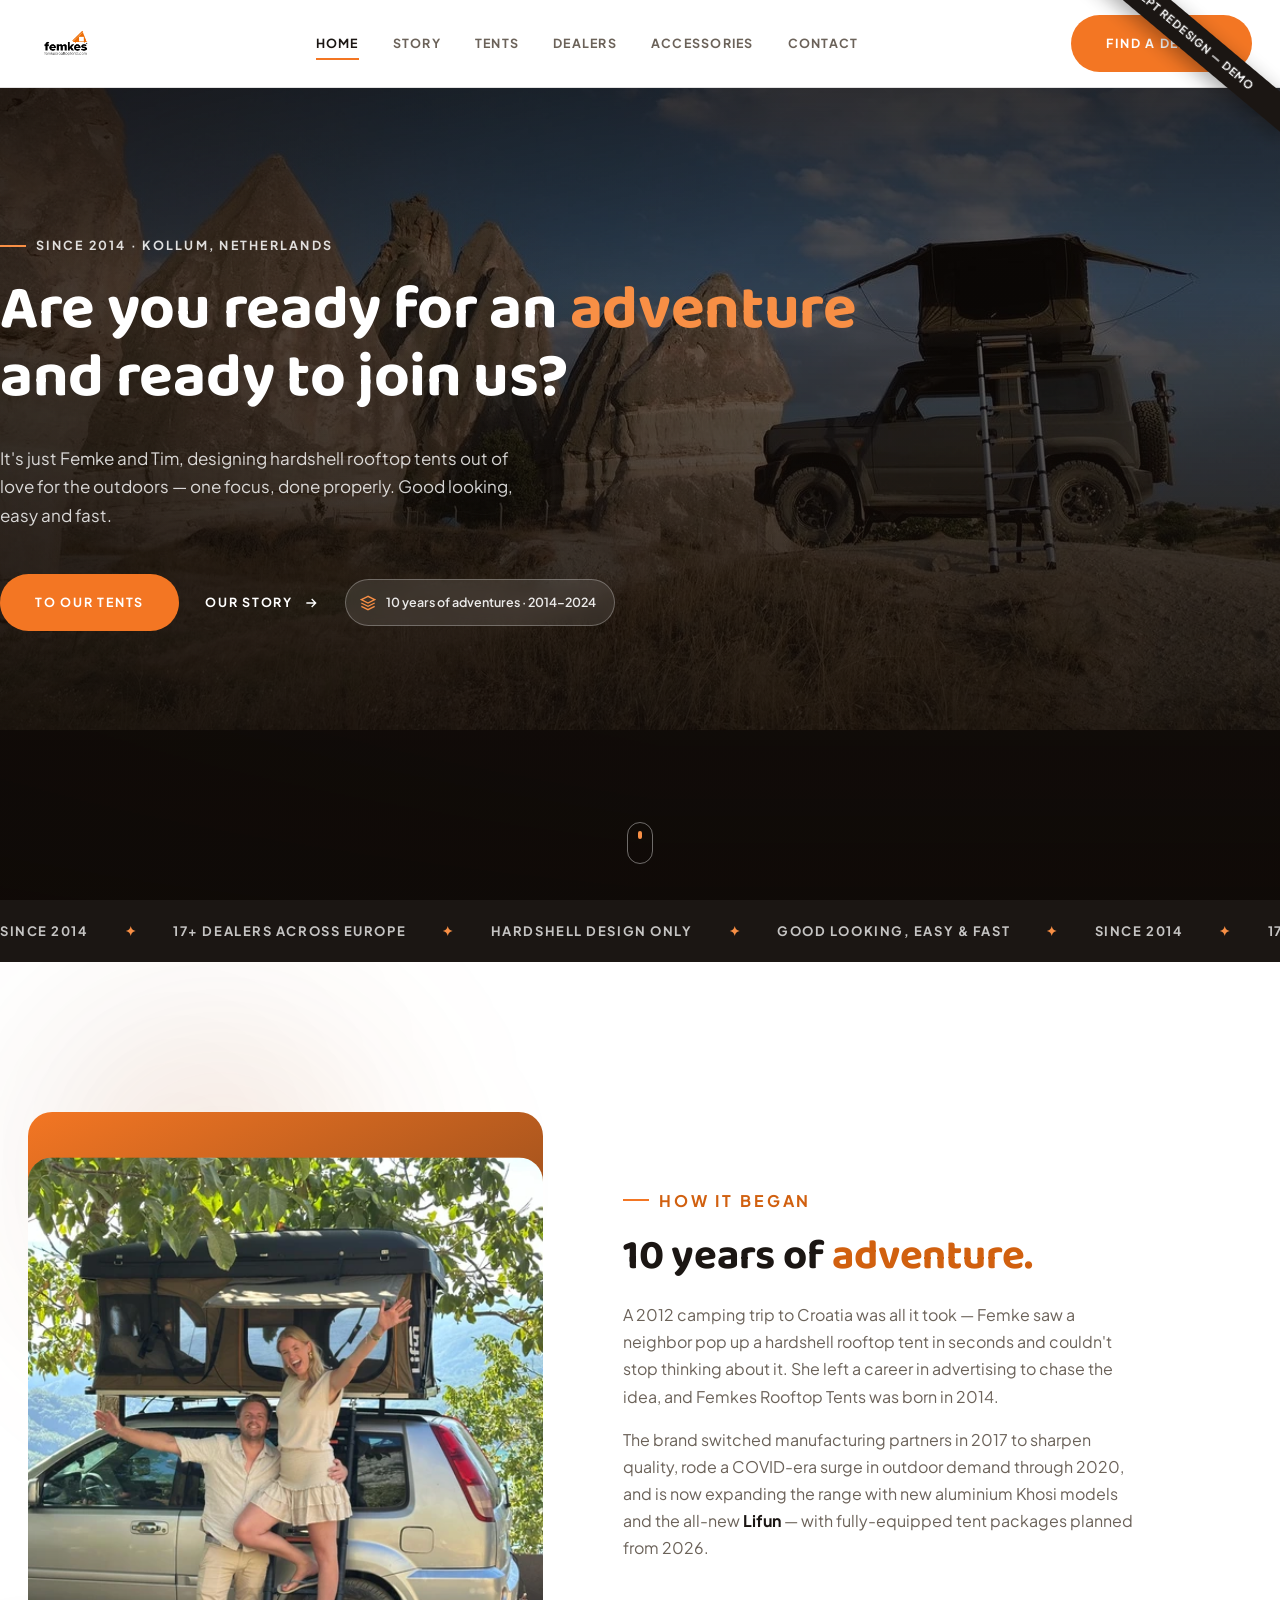
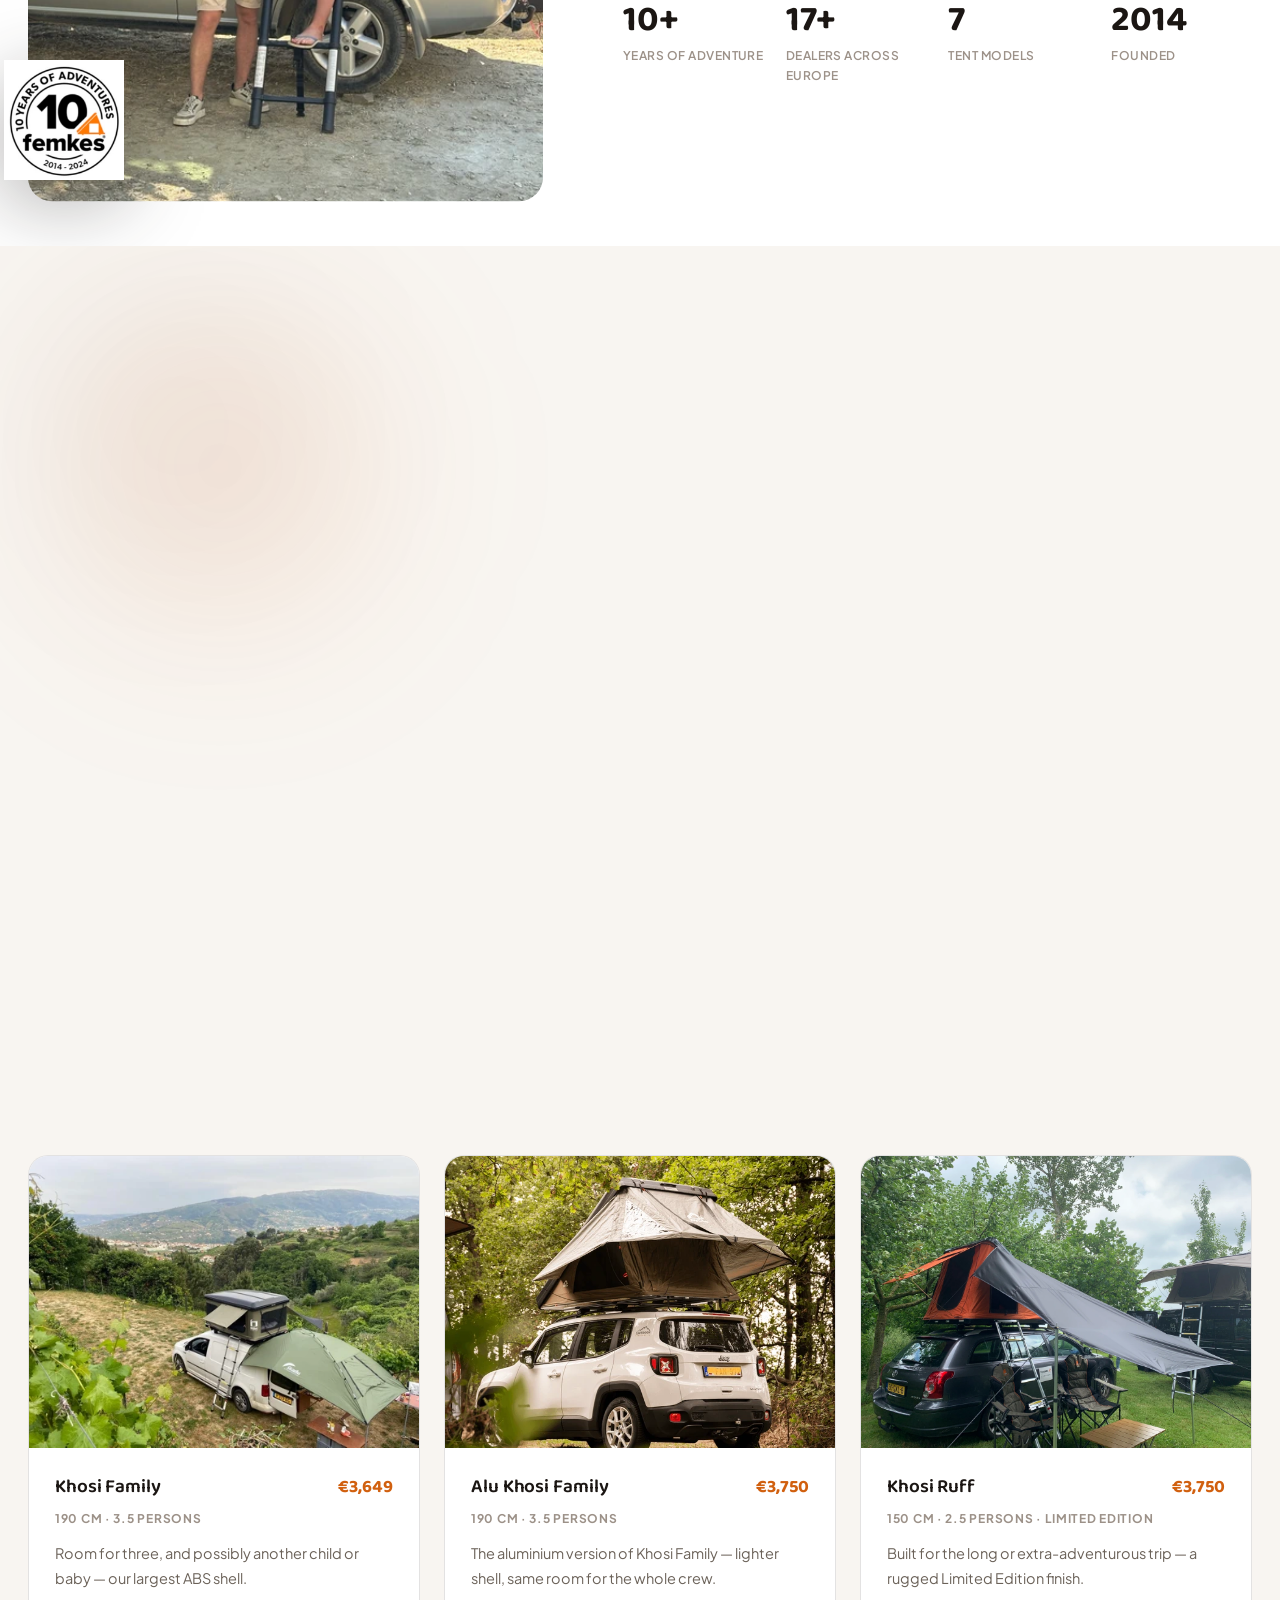
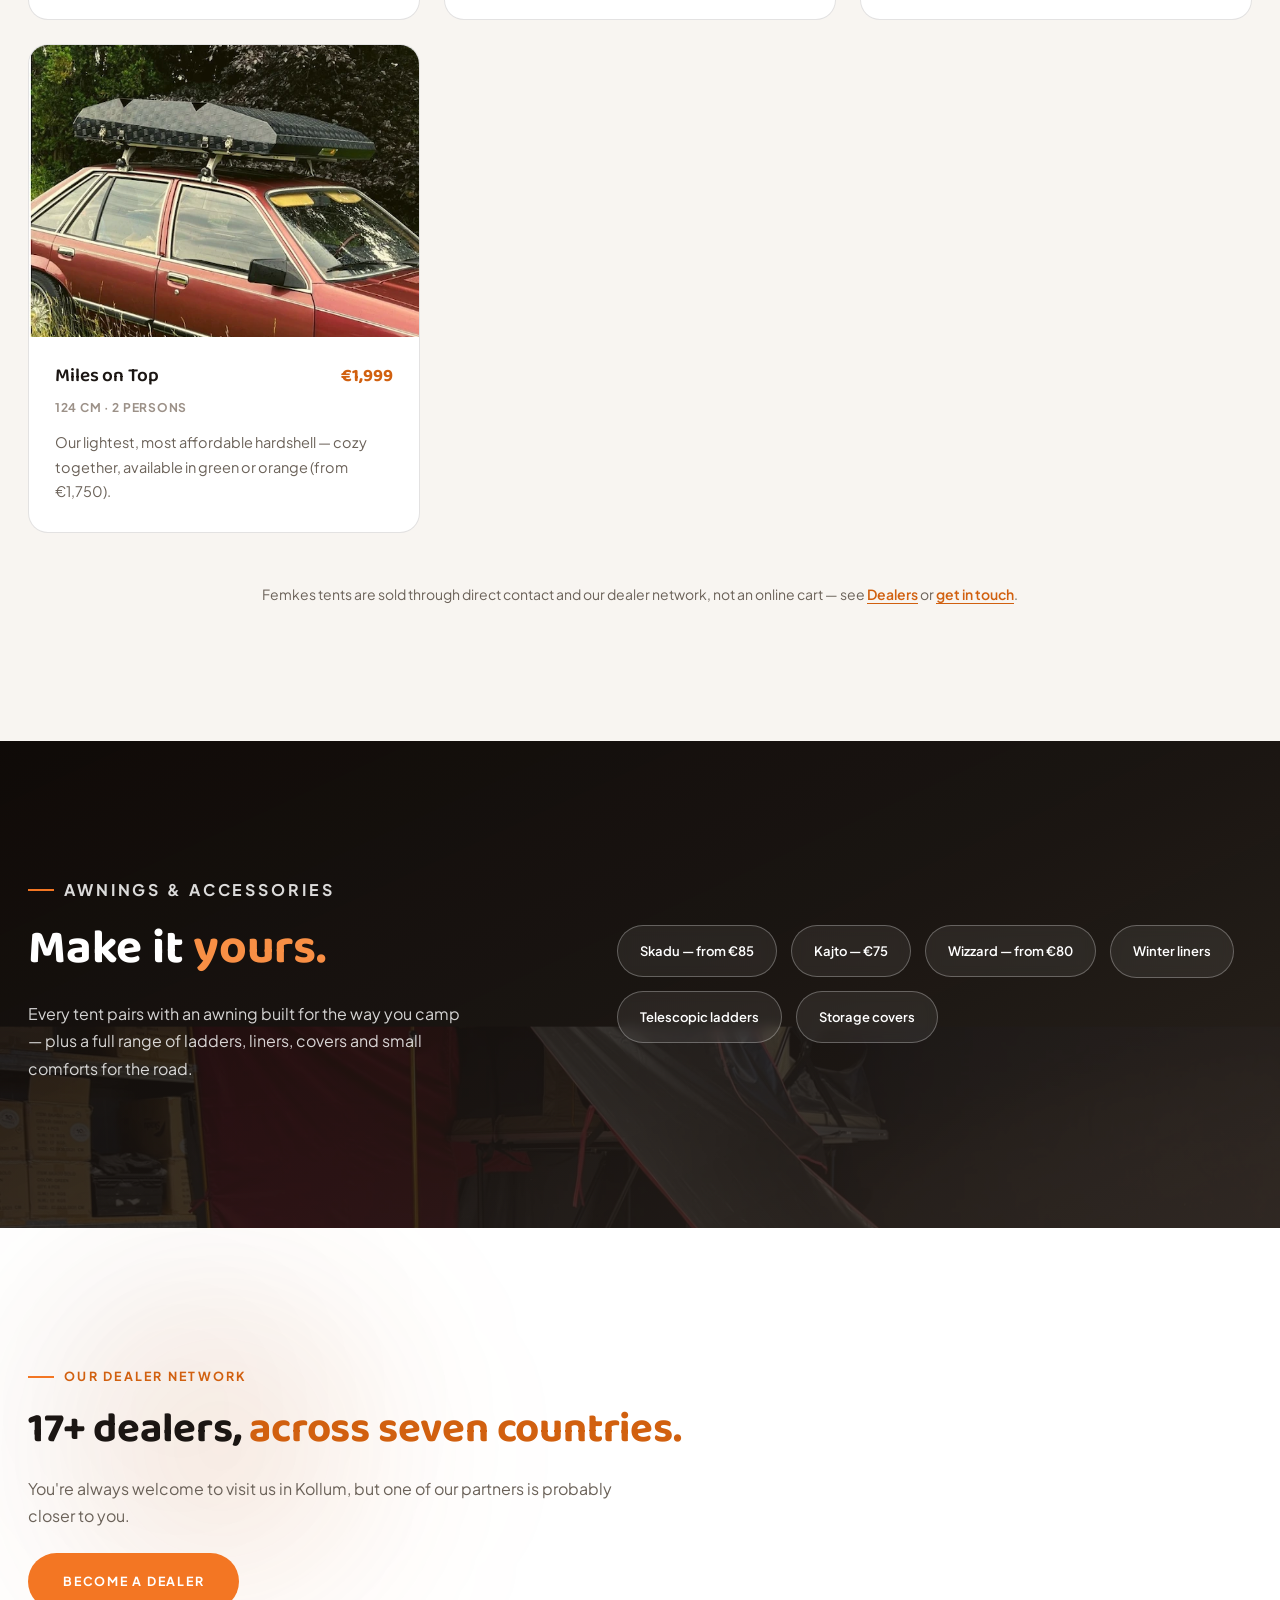
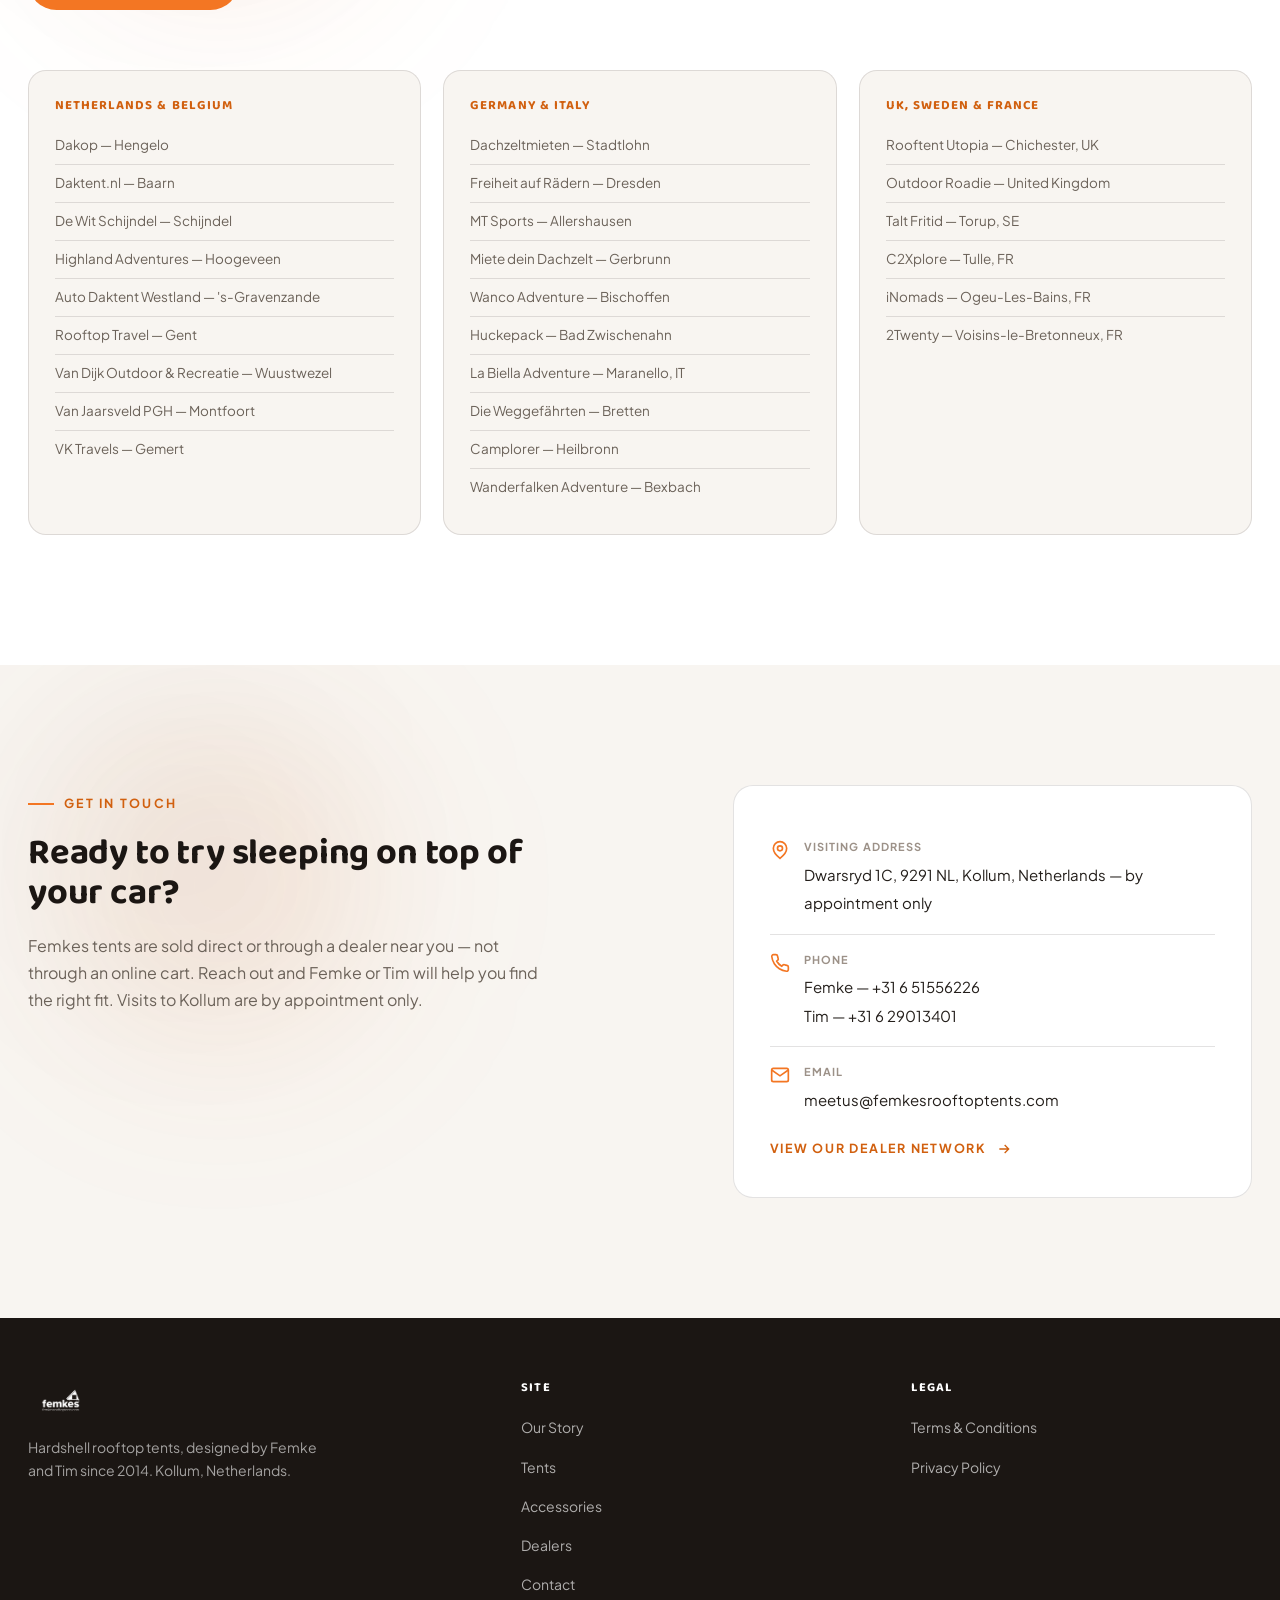
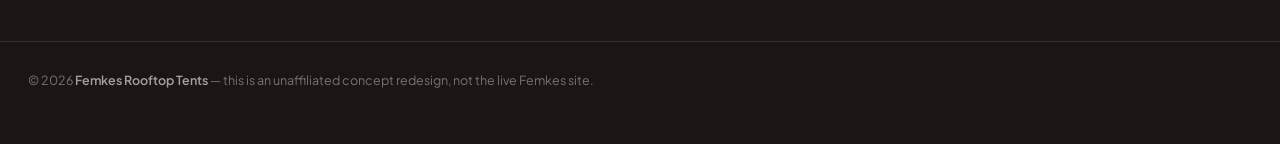
==== femkes/index.html @ 0fe549bd "Build Femkes 2026 concept redesign Single-page, English redesign built from a full content/design au" ====
<!DOCTYPE html>
<html lang="en">
<head>
<meta charset="UTF-8">
<meta name="viewport" content="width=device-width, initial-scale=1.0">
<title>Femkes | Hardshell Rooftop Tents</title>
<meta name="description" content="Has the thought of sleeping in a rooftop tent ever occurred to you? Femke and Tim have been designing hardshell rooftop tents since 2014 — good looking, easy and fast. Ready to try?">
<link rel="icon" href="Assets/favicon.png">
<link rel="preconnect" href="https://fonts.googleapis.com">
<link rel="preconnect" href="https://fonts.gstatic.com" crossorigin>
<link href="https://fonts.googleapis.com/css2?family=Baloo+2:wght@500;600;700;800&amp;family=Plus+Jakarta+Sans:ital,wght@0,300;0,400;0,500;0,600;0,700;0,800;1,400&amp;display=swap" rel="stylesheet">
<link rel="stylesheet" href="css/style.css">
</head>
<body>

<div class="demo-flag" aria-hidden="true">Concept Redesign — Demo</div>
<div class="progress-bar" id="progressBar"></div>
<div class="noise" aria-hidden="true"></div>
<div class="cursor-ring" id="cursorRing" aria-hidden="true"></div>

<!-- ============ NAV ============ -->
<header class="nav" id="nav">
  <div class="container nav-inner">
    <a href="#home" class="logo" data-media>
      <img src="Assets/download.webp" alt="Femkes Rooftop Tents" class="logo-img" data-fallback-text="femkes">
    </a>

    <nav>
      <ul class="nav-links">
        <li><a href="#home" data-nav>Home</a></li>
        <li><a href="#story" data-nav>Story</a></li>
        <li><a href="#tents" data-nav>Tents</a></li>
        <li><a href="#dealers" data-nav>Dealers</a></li>
        <li><a href="#accessories" data-nav>Accessories</a></li>
        <li><a href="#contact" data-nav>Contact</a></li>
      </ul>
    </nav>

    <div class="nav-cta">
      <a href="#dealers" class="btn-fill magnetic">Find a Dealer</a>
      <button class="burger" id="burger" aria-label="Toggle menu" aria-expanded="false">
        <span></span><span></span><span></span>
      </button>
    </div>
  </div>
</header>

<!-- ============ HERO ============ -->
<section class="hero" id="home">
  <div class="hero-media" data-media>
    <img class="hero-bg is-active" src="Assets/download-3.webp" alt="A car with a Femkes rooftop tent among the fairy chimneys of Cappadocia, Turkey" data-speed="0.16">
    <img class="hero-bg" src="Assets/885875_388717.webp" alt="A car with an open red Femkes rooftop tent at sunset over the water" data-speed="0.16">
    <img class="hero-bg" src="Assets/358077_79186.webp" alt="A small SUV with a Femkes rooftop tent on a snowy mountain" data-speed="0.16">
  </div>
  <div class="hero-media-overlay" aria-hidden="true"></div>
  <div class="ambient" aria-hidden="true"><span class="g1"></span><span class="g2"></span></div>

  <div class="container hero-inner">
    <p class="eyebrow">Since 2014 · Kollum, Netherlands</p>
    <h1 class="hero-title">Are you ready for an <strong>adventure</strong> and ready to join us?</h1>
    <p class="hero-sub">It's just Femke and Tim, designing hardshell rooftop tents out of love for the outdoors — one focus, done properly. Good looking, easy and fast.</p>
    <div class="hero-cta">
      <a href="#tents" class="btn-fill magnetic">To our tents</a>
      <a href="#story" class="btn on-dark">
        Our story
        <svg class="arrow" viewBox="0 0 24 24" fill="none" stroke="currentColor" stroke-width="2"><path d="M5 12h14M13 6l6 6-6 6"/></svg>
      </a>
      <div class="promo-chip">
        <svg viewBox="0 0 24 24" fill="none" stroke="currentColor" stroke-width="2"><path d="M12 2 2 7l10 5 10-5-10-5Z"/><path d="M2 17l10 5 10-5M2 12l10 5 10-5"/></svg>
        <span>10 years of adventures · 2014–2024</span>
      </div>
    </div>
  </div>

  <div class="scroll-cue" aria-hidden="true"><span></span></div>
</section>

<!-- ============ MARQUEE ============ -->
<div class="marquee">
  <div class="marquee-track">
    <span>Since 2014</span><span class="sep">✦</span>
    <span>17+ Dealers Across Europe</span><span class="sep">✦</span>
    <span>Hardshell Design Only</span><span class="sep">✦</span>
    <span>Good Looking, Easy &amp; Fast</span><span class="sep">✦</span>
    <span>Since 2014</span><span class="sep">✦</span>
    <span>17+ Dealers Across Europe</span><span class="sep">✦</span>
    <span>Hardshell Design Only</span><span class="sep">✦</span>
    <span>Good Looking, Easy &amp; Fast</span><span class="sep">✦</span>
  </div>
</div>

<!-- ============ STORY ============ -->
<section class="story" id="story">
  <div class="ambient" aria-hidden="true"><span class="g1"></span><span class="g2"></span></div>
  <div class="container story-grid">
    <div class="story-visual reveal-left" data-media>
      <img src="Assets/download-4.webp" alt="Life on the road with a Femkes rooftop tent" data-speed="0.11">
      <div class="story-badge" data-media>
        <img src="Assets/download-2.webp" alt="10 Years of Adventures, 2014–2024">
      </div>
    </div>
    <div class="story-copy reveal">
      <p class="eyebrow reveal">How It Began</p>
      <h2>10 years of <strong>adventure.</strong></h2>
      <p>A 2012 camping trip to Croatia was all it took — Femke saw a neighbor pop up a hardshell rooftop tent in seconds and couldn't stop thinking about it. She left a career in advertising to chase the idea, and Femkes Rooftop Tents was born in 2014.</p>
      <p>The brand switched manufacturing partners in 2017 to sharpen quality, rode a COVID-era surge in outdoor demand through 2020, and is now expanding the range with new aluminium Khosi models and the all-new <strong>Lifun</strong> — with fully-equipped tent packages planned from 2026.</p>
      <div class="stat-row">
        <div class="stat"><strong data-count="10" data-suffix="+">0</strong><span>Years of adventure</span></div>
        <div class="stat"><strong data-count="17" data-suffix="+">0</strong><span>Dealers across Europe</span></div>
        <div class="stat"><strong data-count="7">0</strong><span>Tent models</span></div>
        <div class="stat"><strong data-count="2014">0</strong><span>Founded</span></div>
      </div>
    </div>
  </div>
</section>

<!-- ============ TENTS ============ -->
<section class="products" id="tents">
  <div class="ambient" aria-hidden="true"><span class="g1"></span><span class="g2"></span></div>
  <div class="container">
    <p class="eyebrow center reveal">Our Rooftop Tents</p>
    <h2 class="section-title center reveal-left">This is our family.<br><strong>Take a moment to compare.</strong></h2>
    <p class="section-sub center reveal-right">Seven hardshell tents, each built for a different kind of trip — from a fast weekend away to the whole family on the road.</p>

    <div class="product-grid">

      <article class="product-card reveal" style="--d:0" data-media>
        <div class="product-photo"><img src="Assets/681398_937337.webp" alt="Femkes Lifun rooftop tent on a black van"></div>
        <div class="product-body">
          <div class="product-head"><h3>Lifun</h3><span class="product-price">€2,850</span></div>
          <p class="product-meta">140 cm · 2 persons</p>
          <p>Lifun has arrived — introduced January 2025. Our newest, lowest-profile hardshell shape, with the Wizzard awning included.</p>
        </div>
      </article>

      <article class="product-card reveal" style="--d:1" data-media>
        <div class="product-photo"><img src="Assets/973375_146813.webp" alt="Femkes JoyCee rooftop tent in a wildflower field"></div>
        <div class="product-body">
          <div class="product-head"><h3>JoyCee</h3><span class="product-price">€2,850</span></div>
          <p class="product-meta">140 cm · 2 persons</p>
          <p>Super fast, comfortable and easy — with an extra zip-on rear awning included as standard.</p>
        </div>
      </article>

      <article class="product-card reveal" style="--d:2" data-media>
        <div class="product-photo"><img src="Assets/574388_181705.webp" alt="Femkes Khosi ABS rooftop tent open on a car roof"></div>
        <div class="product-body">
          <div class="product-head"><h3>Khosi ABS</h3><span class="product-price">€2,999</span></div>
          <p class="product-meta">150 cm · 2.5 persons</p>
          <p>Small on the roof, big inside — our most compact family-friendly hardshell.</p>
        </div>
      </article>

      <article class="product-card reveal" style="--d:3" data-media>
        <div class="product-photo"><img src="Assets/download-6.webp" alt="Femkes Khosi Family rooftop tents on a pickup truck"></div>
        <div class="product-body">
          <div class="product-head"><h3>Khosi Family</h3><span class="product-price">€3,649</span></div>
          <p class="product-meta">190 cm · 3.5 persons</p>
          <p>Room for three, and possibly another child or baby — our largest ABS shell.</p>
        </div>
      </article>

      <article class="product-card reveal" style="--d:4" data-media>
        <div class="product-photo"><img src="Assets/download-12.webp" alt="Femkes Alu Khosi Family rooftop tent on a white Jeep in a forest"></div>
        <div class="product-body">
          <div class="product-head"><h3>Alu Khosi Family</h3><span class="product-price">€3,750</span></div>
          <p class="product-meta">190 cm · 3.5 persons</p>
          <p>The aluminium version of Khosi Family — lighter shell, same room for the whole crew.</p>
        </div>
      </article>

      <article class="product-card reveal" style="--d:5" data-media>
        <div class="product-photo"><img src="Assets/25181_210570.webp" alt="Femkes Khosi Ruff rooftop tent with awning at a campsite"></div>
        <div class="product-body">
          <div class="product-head"><h3>Khosi Ruff</h3><span class="product-price">€3,750</span></div>
          <p class="product-meta">150 cm · 2.5 persons · Limited Edition</p>
          <p>Built for the long or extra-adventurous trip — a rugged Limited Edition finish.</p>
        </div>
      </article>

      <article class="product-card reveal" style="--d:6" data-media>
        <div class="product-photo"><img src="Assets/354970_891453.webp" alt="Femkes Miles on Top rooftop tent, open, on a red car"></div>
        <div class="product-body">
          <div class="product-head"><h3>Miles on Top</h3><span class="product-price">€1,999</span></div>
          <p class="product-meta">124 cm · 2 persons</p>
          <p>Our lightest, most affordable hardshell — cozy together, available in green or orange (from €1,750).</p>
        </div>
      </article>

    </div>

    <p class="products-note reveal">Femkes tents are sold through direct contact and our dealer network, not an online cart — see <a href="#dealers">Dealers</a> or <a href="#contact">get in touch</a>.</p>
  </div>
</section>

<!-- ============ ACCESSORIES ============ -->
<section class="accessories" id="accessories">
  <div class="accessories-media" data-media>
    <img src="Assets/474153_517732.webp" alt="A Femkes awning set up in the studio" data-speed="0.08">
  </div>
  <div class="accessories-media-overlay" aria-hidden="true"></div>
  <div class="container accessories-grid">
    <div class="accessories-copy reveal-left">
      <p class="eyebrow on-dark reveal">Awnings &amp; Accessories</p>
      <h2>Make it <strong>yours.</strong></h2>
      <p>Every tent pairs with an awning built for the way you camp — plus a full range of ladders, liners, covers and small comforts for the road.</p>
    </div>
    <div class="accessories-tags reveal-right">
      <span class="marine-tag">Skadu — from €85</span>
      <span class="marine-tag">Kajto — €75</span>
      <span class="marine-tag">Wizzard — from €80</span>
      <span class="marine-tag">Winter liners</span>
      <span class="marine-tag">Telescopic ladders</span>
      <span class="marine-tag">Storage covers</span>
    </div>
  </div>
</section>

<!-- ============ DEALERS ============ -->
<section class="dealers" id="dealers">
  <div class="ambient" aria-hidden="true"><span class="g1"></span><span class="g2"></span></div>
  <div class="container">
    <div class="dealers-head">
      <p class="eyebrow reveal">Our Dealer Network</p>
      <h2 class="reveal-left">17+ dealers, <strong>across seven countries.</strong></h2>
      <p class="section-sub reveal-right">You're always welcome to visit us in Kollum, but one of our partners is probably closer to you.</p>
      <a href="#contact" class="btn-fill magnetic reveal" style="--d:2">Become a dealer</a>
    </div>

    <div class="region-grid">
      <div class="region-card reveal" style="--d:0">
        <h4>Netherlands &amp; Belgium</h4>
        <ul>
          <li>Dakop — Hengelo</li>
          <li>Daktent.nl — Baarn</li>
          <li>De Wit Schijndel — Schijndel</li>
          <li>Highland Adventures — Hoogeveen</li>
          <li>Auto Daktent Westland — 's-Gravenzande</li>
          <li>Rooftop Travel — Gent</li>
          <li>Van Dijk Outdoor &amp; Recreatie — Wuustwezel</li>
          <li>Van Jaarsveld PGH — Montfoort</li>
          <li>VK Travels — Gemert</li>
        </ul>
      </div>
      <div class="region-card reveal" style="--d:1">
        <h4>Germany &amp; Italy</h4>
        <ul>
          <li>Dachzeltmieten — Stadtlohn</li>
          <li>Freiheit auf Rädern — Dresden</li>
          <li>MT Sports — Allershausen</li>
          <li>Miete dein Dachzelt — Gerbrunn</li>
          <li>Wanco Adventure — Bischoffen</li>
          <li>Huckepack — Bad Zwischenahn</li>
          <li>La Biella Adventure — Maranello, IT</li>
          <li>Die Weggefährten — Bretten</li>
          <li>Camplorer — Heilbronn</li>
          <li>Wanderfalken Adventure — Bexbach</li>
        </ul>
      </div>
      <div class="region-card reveal" style="--d:2">
        <h4>UK, Sweden &amp; France</h4>
        <ul>
          <li>Rooftent Utopia — Chichester, UK</li>
          <li>Outdoor Roadie — United Kingdom</li>
          <li>Talt Fritid — Torup, SE</li>
          <li>C2Xplore — Tulle, FR</li>
          <li>iNomads — Ogeu-Les-Bains, FR</li>
          <li>2Twenty — Voisins-le-Bretonneux, FR</li>
        </ul>
      </div>
    </div>
  </div>
</section>

<!-- ============ CONTACT ============ -->
<section class="contact" id="contact">
  <div class="ambient" aria-hidden="true"><span class="g1"></span><span class="g2"></span></div>
  <div class="container contact-grid">
    <div class="contact-copy reveal-left">
      <p class="eyebrow reveal">Get In Touch</p>
      <h2>Ready to try sleeping on top of your car?</h2>
      <p>Femkes tents are sold direct or through a dealer near you — not through an online cart. Reach out and Femke or Tim will help you find the right fit. Visits to Kollum are by appointment only.</p>
    </div>

    <div class="info-card reveal-right">
      <div class="info-line">
        <svg viewBox="0 0 24 24" fill="none" stroke="currentColor" stroke-width="2"><path d="M20 10c0 6-8 12-8 12s-8-6-8-12a8 8 0 0 1 16 0Z"/><circle cx="12" cy="10" r="3"/></svg>
        <div><span class="info-label">Visiting address</span><address>Dwarsryd 1C, 9291 NL, Kollum, Netherlands — by appointment only</address></div>
      </div>
      <div class="info-line">
        <svg viewBox="0 0 24 24" fill="none" stroke="currentColor" stroke-width="2"><path d="M22 16.92v3a2 2 0 0 1-2.18 2 19.79 19.79 0 0 1-8.63-3.07 19.5 19.5 0 0 1-6-6 19.79 19.79 0 0 1-3.07-8.67A2 2 0 0 1 4.11 2h3a2 2 0 0 1 2 1.72c.127.96.362 1.903.7 2.81a2 2 0 0 1-.45 2.11L8.09 9.91a16 16 0 0 0 6 6l1.27-1.27a2 2 0 0 1 2.11-.45c.907.338 1.85.573 2.81.7A2 2 0 0 1 22 16.92Z"/></svg>
        <div><span class="info-label">Phone</span><a href="tel:+31651556226">Femke — +31 6 51556226</a><br><a href="tel:+31629013401">Tim — +31 6 29013401</a></div>
      </div>
      <div class="info-line">
        <svg viewBox="0 0 24 24" fill="none" stroke="currentColor" stroke-width="2"><rect x="2" y="4" width="20" height="16" rx="2"/><path d="m22 6-10 7L2 6"/></svg>
        <div><span class="info-label">Email</span><a href="mailto:meetus@femkesrooftoptents.com">meetus@femkesrooftoptents.com</a></div>
      </div>
      <a href="#dealers" class="btn on-card">
        View our dealer network
        <svg class="arrow" viewBox="0 0 24 24" fill="none" stroke="currentColor" stroke-width="2"><path d="M5 12h14M13 6l6 6-6 6"/></svg>
      </a>
    </div>
  </div>
</section>

<!-- ============ FOOTER ============ -->
<footer class="footer">
  <div class="container footer-top">
    <div class="footer-brand">
      <a href="#home" class="logo" data-media>
        <img src="Assets/download-1.webp" alt="Femkes Rooftop Tents" class="logo-img" data-fallback-text="femkes">
      </a>
      <p>Hardshell rooftop tents, designed by Femke and Tim since 2014. Kollum, Netherlands.</p>
    </div>

    <div class="footer-col">
      <h4>Site</h4>
      <ul>
        <li><a href="#story">Our Story</a></li>
        <li><a href="#tents">Tents</a></li>
        <li><a href="#accessories">Accessories</a></li>
        <li><a href="#dealers">Dealers</a></li>
        <li><a href="#contact">Contact</a></li>
      </ul>
    </div>

    <div class="footer-col">
      <h4>Legal</h4>
      <ul>
        <li><a href="#" data-legal>Terms &amp; Conditions</a></li>
        <li><a href="#" data-legal>Privacy Policy</a></li>
      </ul>
    </div>
  </div>

  <div class="container footer-bottom">
    <p class="footer-legal">© 2026 <strong>Femkes Rooftop Tents</strong> — this is an unaffiliated concept redesign, not the live Femkes site.</p>
  </div>
</footer>

<a href="#home" class="to-top" id="toTop" aria-label="Back to top">
  <svg viewBox="0 0 24 24" fill="none" stroke="currentColor" stroke-width="2"><path d="M12 19V5M5 12l7-7 7 7"/></svg>
</a>

<script src="js/main.js"></script>
</body>
</html>
---- femkes/css/style.css ----
/* ============ Femkes — Concept Redesign 2026 ============ */

:root{
  --bg:#ffffff;
  --bg-soft:#f8f5f1;
  --bg-mist:#f2ece4;
  --ink:#1b1613;
  --charcoal:#2b2622;
  --orange:#f37623;
  --orange-dark:#d1600f;
  --orange-mid:#f88f45;
  --orange-tint:#fff1e6;
  --surface: rgba(243,118,35,.07);
  --surface-strong: rgba(243,118,35,.12);
  --border: rgba(27,22,19,.12);
  --text:#231e1a;
  --text-dim:#6b6259;
  --text-faint:#9c9188;
  --ease: cubic-bezier(.16,1,.3,1);
  --container: 1280px;
  --nav-h: 88px;
}

*,*::before,*::after{ box-sizing:border-box; }
html{ scroll-behavior:auto; overflow-x:hidden; }
body{
  margin:0;
  background:var(--bg);
  color:var(--text);
  font-family:'Plus Jakarta Sans', "Helvetica Neue", Arial, Helvetica, sans-serif;
  font-weight:400;
  font-size:16px;
  line-height:1.7;
  -webkit-font-smoothing:antialiased;
  overflow-x:hidden;
}
h1,h2,h3,h4{
  font-family:'Baloo 2','Plus Jakarta Sans',"Helvetica Neue",Arial,sans-serif;
  font-weight:700;
  line-height:1.1;
  margin:0 0 .5em;
  letter-spacing:-0.005em;
  color:var(--ink);
}
h3{ font-weight:600; }
h4{ font-weight:600; }
p{ margin:0 0 1em; color:var(--text-dim); font-weight:400; }
a{ color:inherit; text-decoration:none; }
ul{ list-style:none; margin:0; padding:0; }
img,svg{ display:block; max-width:100%; }
button{ font-family:inherit; }
address{ font-style:normal; }

.container{ max-width:var(--container); margin:0 auto; padding:0 28px; position:relative; }
::selection{ background:var(--orange); color:#fff; }

@media (prefers-reduced-motion: reduce){
  *{ animation-duration:.001ms !important; animation-iteration-count:1 !important; transition-duration:.001ms !important; scroll-behavior:auto !important; }
}

/* ============ progress bar + demo flag ============ */
.demo-flag{
  position:fixed; top:14px; right:-46px; z-index:999;
  background:var(--ink); color:#fff; font-weight:700; font-size:11px;
  letter-spacing:.08em; text-transform:uppercase;
  padding:6px 52px; transform:rotate(40deg);
  box-shadow:0 6px 20px rgba(0,0,0,.35);
  pointer-events:none;
}
.noise{
  position:fixed; inset:0; z-index:2; pointer-events:none;
  opacity:.02; mix-blend-mode:multiply;
  background-image:url("data:image/svg+xml,%3Csvg xmlns='http://www.w3.org/2000/svg' width='120' height='120'%3E%3Cfilter id='n'%3E%3CfeTurbulence type='fractalNoise' baseFrequency='0.9' numOctaves='2' stitchTiles='stitch'/%3E%3C/filter%3E%3Crect width='100%25' height='100%25' filter='url(%23n)'/%3E%3C/svg%3E");
}
.progress-bar{
  position:fixed; top:0; left:0; height:3px; width:0%;
  background:var(--orange);
  z-index:1000; transition:width .05s linear;
}

/* ============ custom ring cursor ============ */
.cursor-ring{
  position:fixed; top:0; left:0; width:30px; height:30px; z-index:1000; pointer-events:none;
  border:1.5px solid var(--orange); border-radius:50%; transform:translate(-50%,-50%);
  opacity:0; transition:opacity .3s var(--ease), width .3s var(--ease), height .3s var(--ease), background .3s var(--ease);
  will-change:transform;
}
.cursor-ring.is-active{ opacity:1; }
.cursor-ring.is-hover{ width:56px; height:56px; background:rgba(243,118,35,.14); }
@media (hover:none){ .cursor-ring{ display:none; } }

/* ============ ambient drifting background glow ============ */
.ambient{ position:absolute; inset:0; z-index:0; overflow:hidden; pointer-events:none; }
.ambient span{ position:absolute; border-radius:50%; filter:blur(90px); will-change:transform; }
.ambient .g1{ width:440px; height:440px; background:radial-gradient(circle, rgba(243,118,35,.16), transparent 70%); animation:drift-a 24s ease-in-out infinite; }
.ambient .g2{ width:360px; height:360px; background:radial-gradient(circle, rgba(27,22,19,.08), transparent 70%); animation:drift-b 28s ease-in-out infinite; }
@keyframes drift-a{ 0%,100%{ transform:translate(0,0) scale(1); } 50%{ transform:translate(60px,-40px) scale(1.12); } }
@keyframes drift-b{ 0%,100%{ transform:translate(0,0) scale(1); } 50%{ transform:translate(-50px,36px) scale(1.08); } }

/* ============ shared type utilities ============ */
.eyebrow{
  display:inline-flex; align-items:center; gap:10px;
  font-size:12.5px; font-weight:700; letter-spacing:.18em; text-transform:uppercase;
  color:var(--orange-dark); margin:0 0 20px;
}
.eyebrow::before{ content:''; width:26px; height:2px; background:var(--orange); }
.eyebrow.reveal::before{ width:0; transition:width .8s var(--ease) .35s; }
.eyebrow.reveal.in-view::before{ width:26px; }
.eyebrow.center{ display:flex; justify-content:center; }
.eyebrow.on-dark{ color:rgba(255,255,255,.85); }
.center{ text-align:center; }
.section-title{ font-size:clamp(30px,4.2vw,46px); }
.section-title strong{ color:var(--orange-dark); }
.section-sub{ max-width:600px; font-size:16px; }
.section-sub.center{ margin-left:auto; margin-right:auto; }
.muted{ color:var(--text-dim); }

/* ============ reveal-on-scroll ============ */
.reveal{
  opacity:0; transform:translateY(36px) scale(.96);
  transition:opacity 1s var(--ease), transform 1s var(--ease);
  transition-delay:calc(var(--d,0) * 100ms);
}
.reveal.in-view{ opacity:1; transform:translateY(0) scale(1); }

.reveal-left, .reveal-right{
  opacity:0;
  transition:opacity 1.1s var(--ease), transform 1.1s var(--ease);
  transition-delay:calc(var(--d,0) * 100ms);
}
.reveal-left{ transform:translateX(-70px) scale(.97); }
.reveal-right{ transform:translateX(70px) scale(.97); }
.reveal-left.in-view, .reveal-right.in-view{ opacity:1; transform:translateX(0) scale(1); }

/* ============ buttons ============ */
.btn{
  --btn-x:0px; --btn-y:0px;
  position:relative; display:inline-flex; align-items:center; gap:10px;
  font-weight:700; font-size:12.5px; letter-spacing:.14em; text-transform:uppercase;
  cursor:pointer; white-space:nowrap; border:none; background:none; padding:0; color:var(--orange-dark);
  transition:color .3s var(--ease), transform .35s var(--ease);
  transform:translate(var(--btn-x),var(--btn-y));
}
.btn .arrow{ width:16px; height:16px; transition:transform .35s var(--ease); flex-shrink:0; }
.btn:hover{ color:var(--orange); }
.btn:hover .arrow{ transform:translateX(5px); }
.btn.on-dark{ color:#fff; }
.btn.on-dark:hover{ color:var(--orange-mid); }
.btn.on-card{ margin-top:8px; }

.btn-fill{
  --btn-x:0px; --btn-y:0px;
  position:relative; display:inline-flex; align-items:center; justify-content:center; gap:10px;
  padding:17px 34px; font-weight:700; font-size:12.5px; letter-spacing:.14em; text-transform:uppercase;
  cursor:pointer; border-radius:100px; border:1px solid transparent; color:#fff; background:var(--orange);
  transition:transform .35s var(--ease), background .3s, border-color .3s, box-shadow .3s, color .3s;
  transform:translate(var(--btn-x),var(--btn-y));
}
.btn-fill:hover{ background:var(--ink); box-shadow:0 14px 30px -10px rgba(27,22,19,.4); }

.promo-chip{
  display:inline-flex; align-items:center; gap:10px; padding:12px 18px 12px 14px;
  border-radius:100px; border:1px solid rgba(255,255,255,.28); background:rgba(255,255,255,.1);
  backdrop-filter:blur(6px); color:rgba(255,255,255,.9); font-size:12.5px; font-weight:600;
}
.promo-chip svg{ width:16px; height:16px; flex-shrink:0; color:var(--orange-mid); }

/* ============ nav ============ */
.nav{
  position:fixed; top:0; left:0; right:0; z-index:500;
  height:var(--nav-h); display:flex; align-items:center; background:#fff;
  border-bottom:1px solid var(--border);
  transition:box-shadow .4s var(--ease), height .3s var(--ease), background .3s, border-color .3s;
}
.nav.scrolled{ box-shadow:0 8px 30px -14px rgba(27,22,19,.16); height:72px; }
.nav-inner{ display:flex; align-items:center; justify-content:space-between; width:100%; gap:24px; }

.logo{ display:flex; align-items:center; gap:9px; flex-shrink:0; }
.logo-img{ height:44px; width:auto; max-width:200px; object-fit:contain; }
.logo-word{ font-family:'Baloo 2',sans-serif; font-weight:700; letter-spacing:.01em; font-size:26px; color:var(--ink); text-transform:lowercase; }
.logo-word .accent{ color:var(--orange); }
.footer .logo-img{ height:38px; }
.footer .logo-word{ color:#fff; }
.footer .logo-word .accent{ color:var(--orange-mid); }

.nav-links{ display:flex; align-items:center; gap:34px; margin:0 auto; }
.nav-links > li{ position:relative; }
.nav-links a{ font-size:12.5px; font-weight:700; letter-spacing:.1em; text-transform:uppercase; color:var(--text-dim); position:relative; padding:8px 0; transition:color .25s; display:inline-flex; align-items:center; }
.nav-links a::after{ content:''; position:absolute; left:0; bottom:2px; height:2px; width:0; background:var(--orange); transition:width .3s var(--ease); }
.nav-links a:hover, .nav-links a.active{ color:var(--ink); }
.nav-links a.active::after, .nav-links a:hover::after{ width:100%; }

.nav-cta{ display:flex; align-items:center; gap:22px; flex-shrink:0; }

.burger{ display:none; flex-direction:column; justify-content:center; gap:5px; width:40px; height:40px; background:none; border:none; cursor:pointer; padding:0; }
.burger span{ width:22px; height:2px; background:var(--ink); transition:transform .3s, opacity .3s; margin:0 auto; }
.burger.open span:nth-child(1){ transform:translateY(7px) rotate(45deg); }
.burger.open span:nth-child(2){ opacity:0; }
.burger.open span:nth-child(3){ transform:translateY(-7px) rotate(-45deg); }

/* ============ hero ============ */
.hero{ position:relative; min-height:100vh; display:flex; align-items:center; overflow:hidden; background:var(--ink); }
.hero-media{ position:absolute; inset:0; z-index:0; overflow:hidden; }
.hero-bg{
  position:absolute; inset:0; width:100%; height:100%; object-fit:cover;
  opacity:0; transition:opacity 1.8s ease;
  animation:kenburns 24s ease-in-out infinite alternate;
}
.hero-bg.is-active{ opacity:1; }
.hero-bg:nth-of-type(2){ animation-delay:-8s; }
.hero-bg:nth-of-type(3){ animation-delay:-16s; }
.hero-media.no-media{ background:
    radial-gradient(1100px 700px at 15% 20%, rgba(243,118,35,.4), transparent 60%),
    radial-gradient(900px 600px at 85% 75%, rgba(243,118,35,.18), transparent 55%),
    linear-gradient(155deg, var(--ink), var(--charcoal) 55%, #3a2f26 130%);
}
.hero-media.no-media img{ display:none; }
.hero-media-overlay{
  position:absolute; inset:0; z-index:1;
  background:
    linear-gradient(0deg, rgba(15,10,7,.92) 0%, rgba(15,10,7,.72) 40%, rgba(15,10,7,.5) 68%, rgba(15,10,7,.8) 100%),
    linear-gradient(100deg, rgba(15,10,7,.6) 0%, rgba(15,10,7,.2) 55%);
}
@keyframes kenburns{ from{ transform:scale(1); } to{ transform:scale(1.1); } }
@media (prefers-reduced-motion: reduce){ .hero-bg{ transition:opacity .4s linear; } }

.hero-inner{ position:relative; z-index:2; padding:calc(var(--nav-h) + 40px) 0 170px; width:100%; }
.hero-title{ font-size:clamp(34px,5.4vw,62px); max-width:920px; color:#fff; }
.hero-title strong{ color:var(--orange-mid); }
.hero .eyebrow{ color:rgba(255,255,255,.85); }
.hero .eyebrow::before{ background:var(--orange-mid); }
.hero-sub{ max-width:540px; font-size:17px; margin-top:22px; color:rgba(255,255,255,.82); }
.hero-cta{ display:flex; align-items:center; gap:26px; margin-top:44px; flex-wrap:wrap; }

.scroll-cue{ position:absolute; z-index:2; bottom:36px; left:50%; transform:translateX(-50%); width:26px; height:42px; border:1.5px solid rgba(255,255,255,.4); border-radius:100px; }
.scroll-cue span{ position:absolute; top:8px; left:50%; transform:translateX(-50%); width:4px; height:8px; border-radius:2px; background:var(--orange-mid); animation:scrollcue 1.8s ease-in-out infinite; }
@keyframes scrollcue{ 0%{ opacity:1; transform:translate(-50%,0);} 70%{ opacity:0; transform:translate(-50%,16px);} 100%{opacity:0;} }

/* ============ marquee ============ */
.marquee{ position:relative; background:var(--ink); overflow:hidden; padding:20px 0; }
.marquee-track{ display:flex; gap:36px; white-space:nowrap; width:max-content; animation:scroll-left 30s linear infinite; font-size:13px; font-weight:700; letter-spacing:.12em; color:rgba(255,255,255,.75); text-transform:uppercase; align-items:center; }
.marquee-track .sep{ color:var(--orange-mid); }
@keyframes scroll-left{ from{ transform:translateX(0); } to{ transform:translateX(-50%); } }

/* ============ story ============ */
.story{ padding:150px 0 90px; position:relative; overflow:hidden; }
.story-grid{ display:grid; grid-template-columns:.9fr 1.1fr; gap:80px; align-items:center; }
.story-copy h2{ font-size:clamp(28px,3.6vw,42px); max-width:540px; }
.story-copy strong{ color:var(--orange-dark); }
.story-copy p{ font-size:16px; max-width:520px; }
.story-copy p strong{ color:var(--ink); font-weight:700; }
.story-visual{ position:relative; aspect-ratio:4/5; border-radius:24px; background:linear-gradient(155deg,var(--orange),var(--ink)); }
.story-visual img{ width:100%; height:100%; object-fit:cover; display:block; border-radius:24px; }
.story-visual.no-media img{ display:none; }
.story-visual.no-media::after{ content:'FEMKES'; position:absolute; inset:0; border-radius:24px; display:flex; align-items:center; justify-content:center; color:rgba(255,255,255,.5); font-family:'Baloo 2',sans-serif; font-weight:700; font-size:26px; letter-spacing:.1em; text-align:center; padding:20px; text-transform:lowercase; }
.story-badge{
  position:absolute; left:-24px; bottom:-24px; z-index:2; width:120px; height:120px;
  filter:drop-shadow(0 20px 40px rgba(27,22,19,.35));
  animation:badge-float 5s ease-in-out infinite;
}
.story-badge img{ width:100%; height:100%; object-fit:contain; border-radius:0; }
@keyframes badge-float{ 0%,100%{ transform:translateY(0) rotate(0deg); } 50%{ transform:translateY(-8px) rotate(-4deg); } }

.stat-row{ display:grid; grid-template-columns:repeat(4,1fr); gap:22px; margin-top:40px; }
.stat strong{ display:block; font-family:'Baloo 2',sans-serif; font-size:clamp(28px,3vw,36px); font-weight:700; color:var(--ink); line-height:1; }
.stat span{ display:block; margin-top:8px; font-size:12px; font-weight:600; color:var(--text-faint); text-transform:uppercase; letter-spacing:.04em; }

/* ============ products ============ */
.products{ padding:120px 0; background:var(--bg-soft); position:relative; overflow:hidden; }
.product-grid{ display:grid; grid-template-columns:repeat(3,1fr); gap:24px; margin-top:56px; }
.product-card{
  background:#fff; border:1px solid var(--border); border-radius:20px; overflow:hidden;
  transition:transform .45s var(--ease), border-color .45s var(--ease), box-shadow .45s var(--ease);
}
.product-card:hover{ transform:translateY(-8px); border-color:var(--orange-mid); box-shadow:0 30px 60px -24px rgba(27,22,19,.22); }
.product-photo{ aspect-ratio:4/3; overflow:hidden; background:var(--bg-mist); }
.product-photo img{ width:100%; height:100%; object-fit:cover; transition:transform .8s var(--ease); }
.product-card:hover .product-photo img{ transform:scale(1.07); }
.product-body{ padding:24px 26px 28px; }
.product-head{ display:flex; align-items:baseline; justify-content:space-between; gap:10px; }
.product-card h3{ font-size:19px; margin-bottom:0; }
.product-price{ font-family:'Baloo 2',sans-serif; font-weight:700; font-size:18px; color:var(--orange-dark); white-space:nowrap; }
.product-meta{ font-size:12px; font-weight:700; letter-spacing:.06em; text-transform:uppercase; color:var(--text-faint); margin:6px 0 12px; }
.product-card p:last-child{ font-size:14.5px; margin-bottom:0; }
.products-note{ text-align:center; margin-top:50px; font-size:14px; }
.products-note a{ color:var(--orange-dark); font-weight:600; border-bottom:1px solid currentColor; }

/* ============ accessories (dark band) ============ */
.accessories{ padding:130px 0; background:var(--ink); position:relative; overflow:hidden; }
.accessories-media{ position:absolute; inset:0; z-index:0; overflow:hidden; }
.accessories-media img{ position:absolute; inset:0; width:100%; height:100%; object-fit:cover; }
.accessories-media.no-media{ background:linear-gradient(155deg,var(--ink),var(--charcoal) 60%,#3a2f26 130%); }
.accessories-media.no-media img{ display:none; }
.accessories-media-overlay{
  position:absolute; inset:0; z-index:1;
  background:linear-gradient(155deg, rgba(15,10,7,.94), rgba(27,22,19,.85) 55%, rgba(58,47,38,.9) 130%);
}
.accessories-grid{ position:relative; z-index:2; display:grid; grid-template-columns:.9fr 1.1fr; gap:70px; align-items:center; }
.accessories-copy h2{ font-size:clamp(30px,4vw,48px); color:#fff; max-width:420px; }
.accessories-copy h2 strong{ color:var(--orange-mid); }
.accessories-copy p{ max-width:440px; font-size:16px; color:rgba(255,255,255,.82); }
.accessories-tags{ display:flex; flex-wrap:wrap; gap:14px; }
.marine-tag{
  padding:14px 22px; border-radius:100px; border:1px solid rgba(255,255,255,.28); background:rgba(255,255,255,.07);
  font-size:13px; font-weight:600; color:#fff; backdrop-filter:blur(6px);
  transition:transform .35s var(--ease), background .3s, border-color .3s;
}
.marine-tag:hover{ transform:translateY(-3px); background:rgba(243,118,35,.2); border-color:var(--orange-mid); color:var(--orange-mid); }

/* ============ dealers / service ============ */
.dealers{ padding:130px 0; position:relative; overflow:hidden; }
.dealers-head{ max-width:680px; margin-bottom:60px; }
.dealers-head h2{ font-size:clamp(28px,3.6vw,42px); }
.dealers-head h2 strong{ color:var(--orange-dark); }
.dealers-head .btn-fill{ margin-top:8px; }
.region-grid{ display:grid; grid-template-columns:repeat(3,1fr); gap:22px; }
.region-card{ background:var(--bg-soft); border:1px solid var(--border); border-radius:18px; padding:28px 26px; transition:transform .4s var(--ease), box-shadow .4s var(--ease); }
.region-card:hover{ transform:translateY(-6px); box-shadow:0 24px 50px -22px rgba(27,22,19,.2); }
.region-card h4{ font-size:13px; font-weight:700; letter-spacing:.08em; text-transform:uppercase; color:var(--orange-dark); margin-bottom:14px; }
.region-card li{ font-size:13.5px; color:var(--text-dim); padding:7px 0; border-top:1px solid var(--border); }
.region-card li:first-child{ border-top:none; }

/* ============ contact ============ */
.contact{ position:relative; overflow:hidden; padding:120px 0; background:var(--bg-soft); }
.contact-grid{ position:relative; z-index:1; display:grid; grid-template-columns:1.1fr .9fr; gap:70px; align-items:start; }
.contact-copy h2{ font-size:clamp(26px,3.2vw,36px); max-width:520px; }
.contact-copy p{ max-width:520px; }
.info-card{ background:#fff; border:1px solid var(--border); border-radius:20px; padding:36px; }
.info-line{ display:flex; align-items:flex-start; gap:14px; padding:16px 0; border-bottom:1px solid var(--border); }
.info-line:last-of-type{ border-bottom:none; }
.info-line svg{ width:20px; height:20px; flex-shrink:0; margin-top:2px; color:var(--orange); }
.info-line a, .info-line address{ font-style:normal; transition:color .25s; font-size:15px; line-height:1.9; }
.info-line a:hover{ color:var(--orange-dark); }
.info-label{ display:block; font-size:11px; font-weight:700; letter-spacing:.1em; text-transform:uppercase; color:var(--text-faint); margin-bottom:4px; }

/* ============ footer ============ */
.footer{ background:var(--ink); padding:64px 0 40px; position:relative; }
.footer-top{ display:grid; grid-template-columns:1.3fr 1fr 1fr; gap:50px; padding-bottom:44px; border-bottom:1px solid rgba(255,255,255,.12); }
.footer-brand p{ color:rgba(255,255,255,.6); font-size:14px; max-width:300px; margin-top:16px; }
.footer-col h4{ color:#fff; font-size:12.5px; font-weight:700; letter-spacing:.1em; text-transform:uppercase; margin-bottom:18px; }
.footer-col ul{ display:flex; flex-direction:column; gap:12px; }
.footer-col a{ font-size:14px; color:rgba(255,255,255,.65); transition:color .25s; }
.footer-col a:hover{ color:var(--orange-mid); }
.footer-bottom{ display:flex; align-items:center; justify-content:space-between; flex-wrap:wrap; gap:16px; padding-top:28px; }
.footer-legal{ font-size:12.5px; color:rgba(255,255,255,.4); }
.footer-legal strong{ color:rgba(255,255,255,.6); font-weight:600; }

.to-top{
  position:fixed; right:28px; bottom:28px; z-index:400; width:52px; height:52px; border-radius:14px;
  background:var(--orange); display:flex; align-items:center; justify-content:center; box-shadow:0 20px 40px -14px rgba(27,22,19,.5);
  opacity:0; pointer-events:none; transform:translateY(12px); transition:opacity .3s var(--ease), transform .3s var(--ease), background .3s;
}
.to-top.visible{ opacity:1; pointer-events:auto; transform:translateY(0); }
.to-top:hover{ background:var(--ink); }
.to-top svg{ width:20px; height:20px; color:#fff; }

/* ============ responsive ============ */
@media (max-width:980px){
  .story-grid{ grid-template-columns:1fr; gap:50px; }
  .story-visual{ order:-1; max-width:420px; margin:0 auto; }
  .story-badge{ left:16px; bottom:-20px; width:100px; height:100px; }
  .stat-row{ grid-template-columns:1fr 1fr; }
  .product-grid{ grid-template-columns:1fr 1fr; }
  .accessories-grid{ grid-template-columns:1fr; gap:44px; }
  .region-grid{ grid-template-columns:1fr; }
  .contact-grid{ grid-template-columns:1fr; }
  .footer-top{ grid-template-columns:1fr 1fr; gap:34px; }
}

@media (max-width:760px){
  :root{ --nav-h:72px; }
  .reveal-left{ transform:translateX(-24px); }
  .reveal-right{ transform:translateX(24px); }
  .nav-links, .nav-cta .btn-fill{ display:none; }
  .burger{ display:flex; }
  .nav.menu-open .nav-links{
    display:flex; position:fixed; inset:72px 0 0 0; height:calc(100vh - 72px);
    background:#fff; flex-direction:column; justify-content:center; align-items:center; gap:8px; margin:0;
  }
  .nav.menu-open .nav-links a{ font-size:18px; padding:14px 0; }
  .hero-cta{ gap:20px; }
  .product-grid{ grid-template-columns:1fr; }
  .stat-row{ grid-template-columns:1fr 1fr; }
  .footer-top{ grid-template-columns:1fr; }
  .to-top{ right:16px; bottom:16px; width:46px; height:46px; }
  .demo-flag{ font-size:8px; padding:4px 40px; top:8px; right:-46px; }
  .nav-cta{ gap:10px; }
}
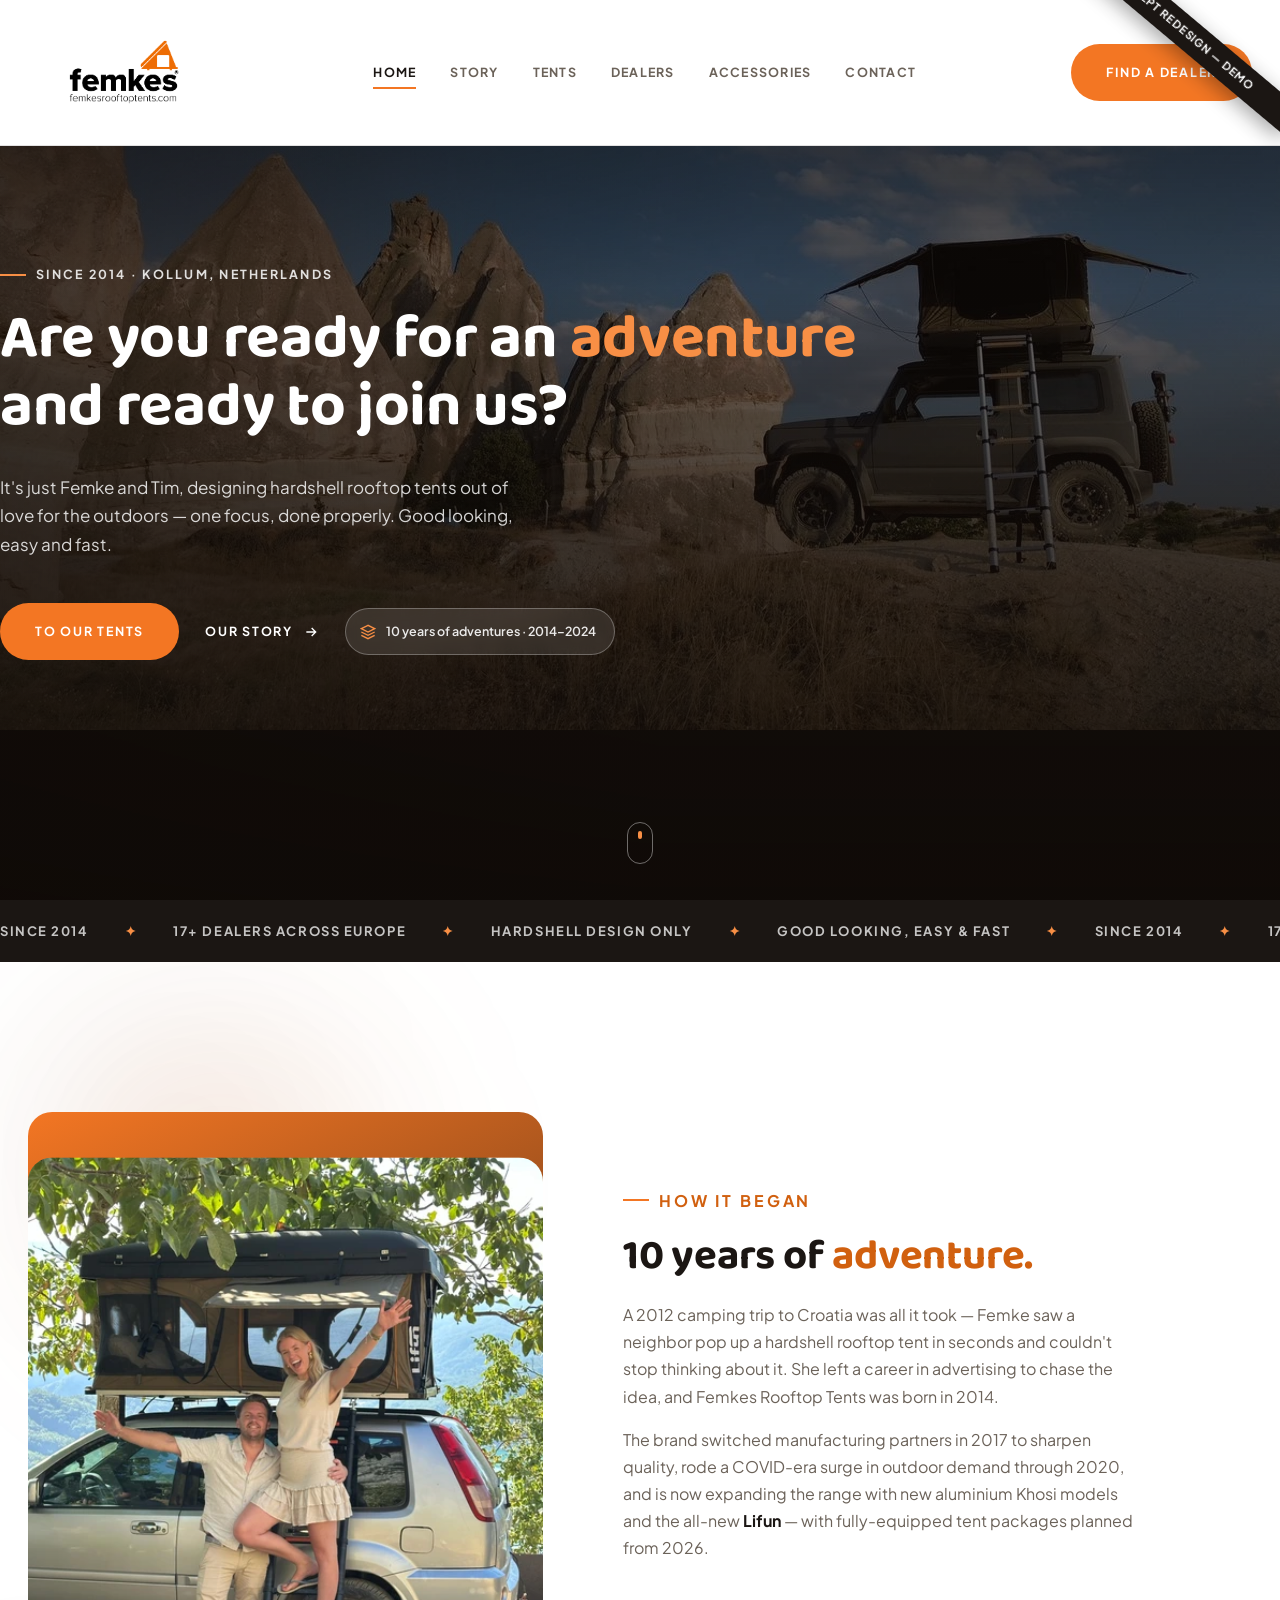
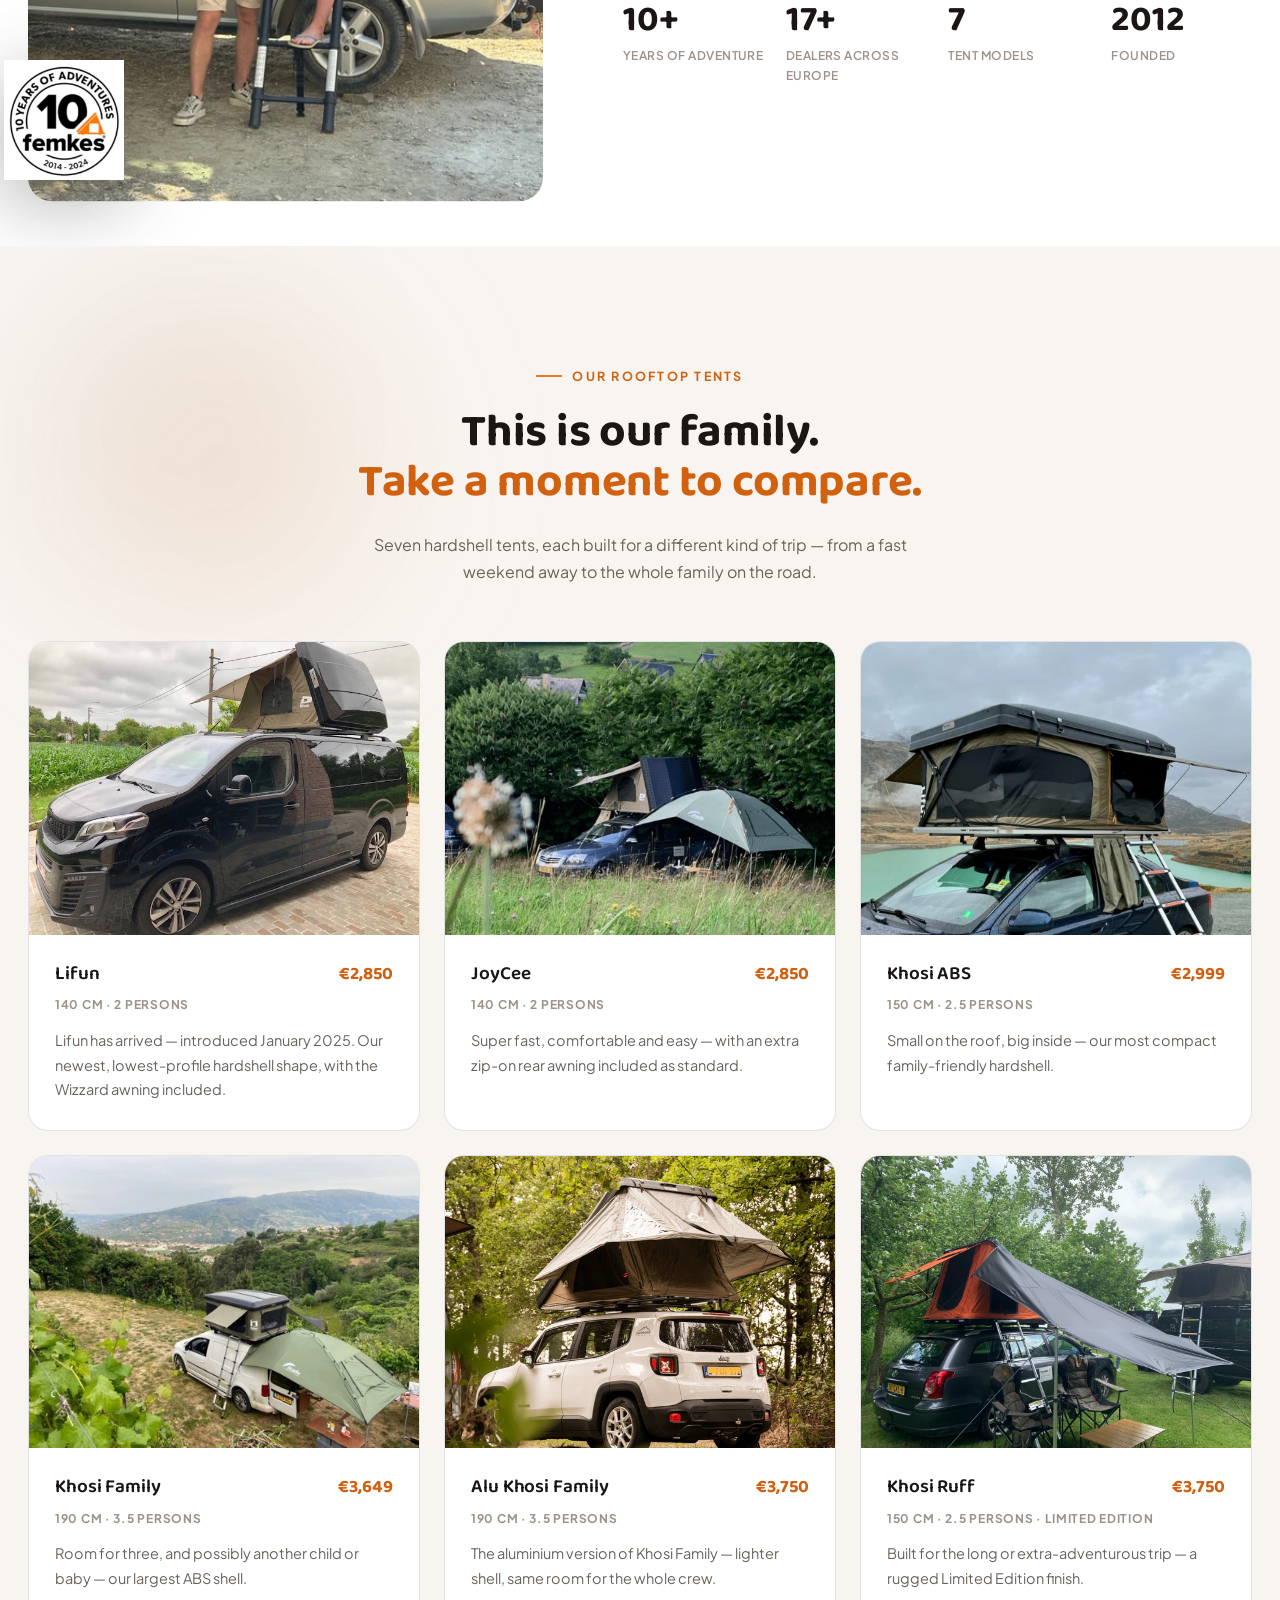
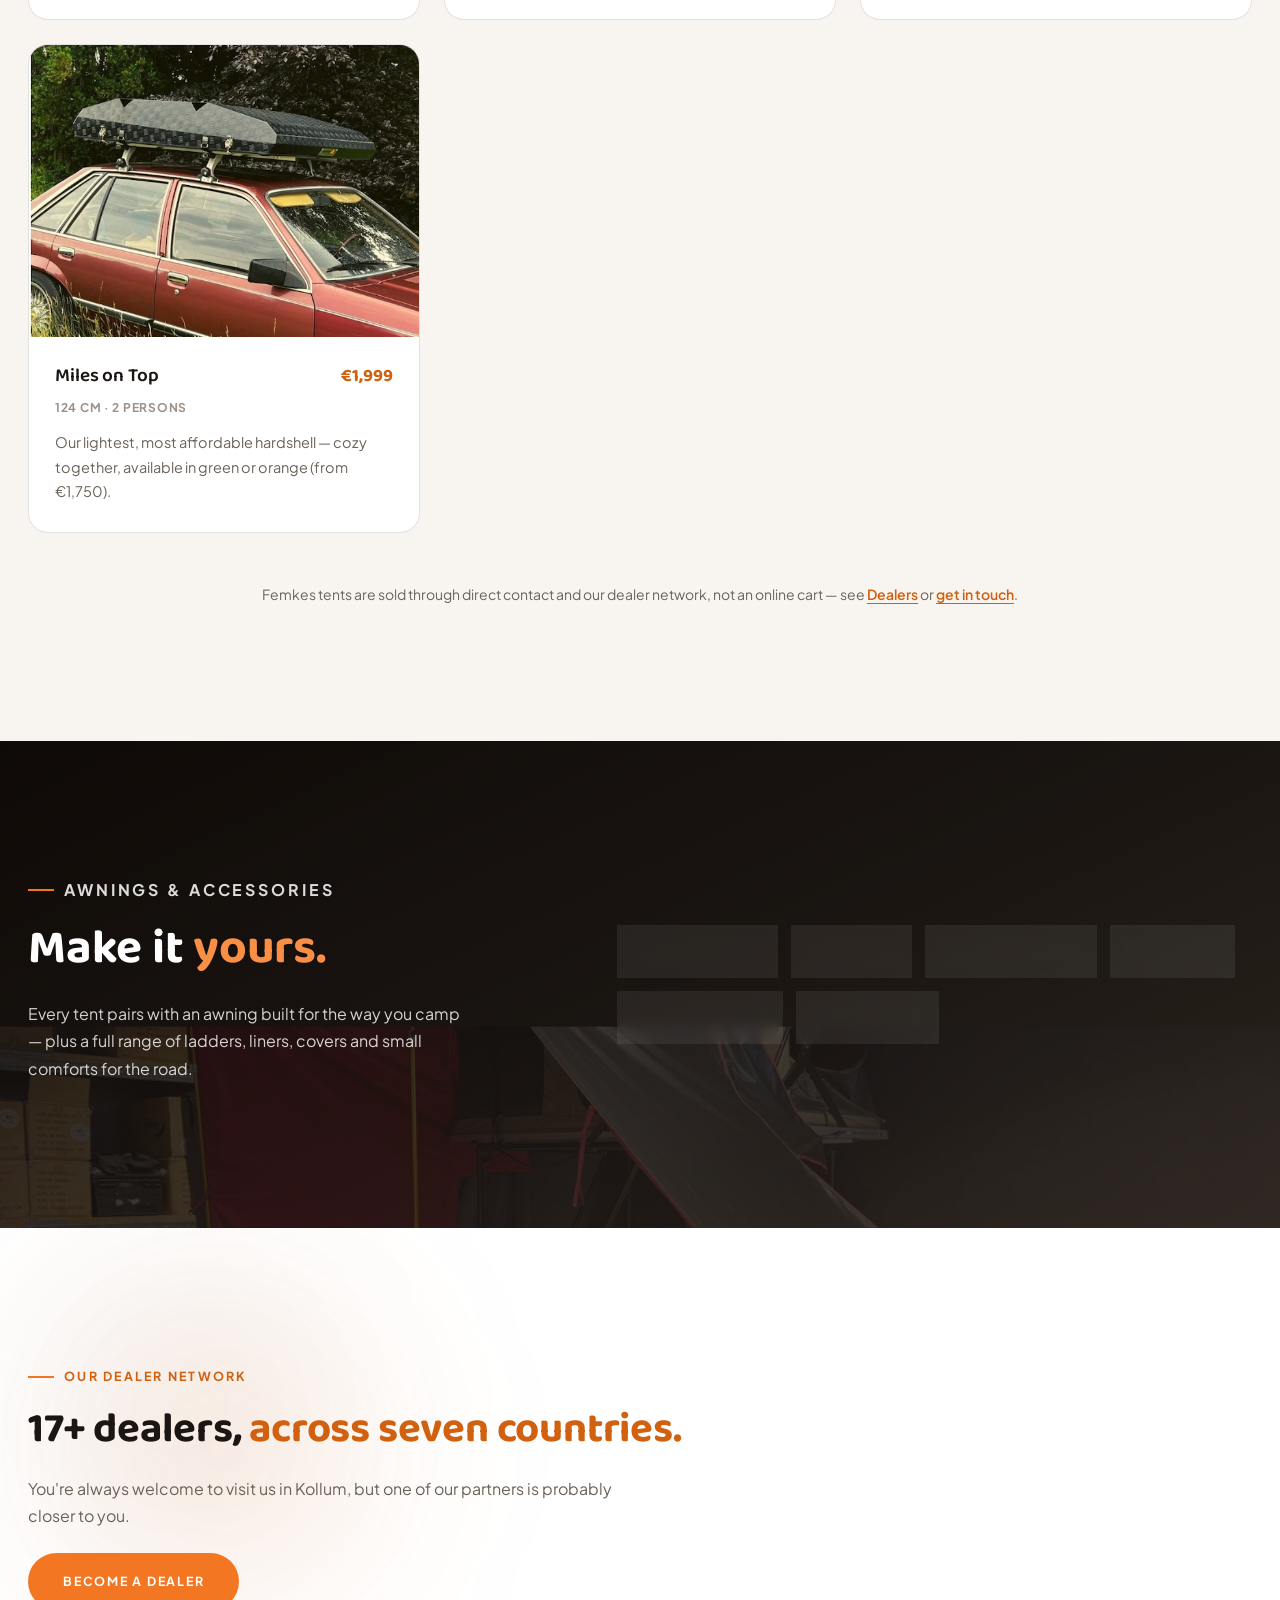
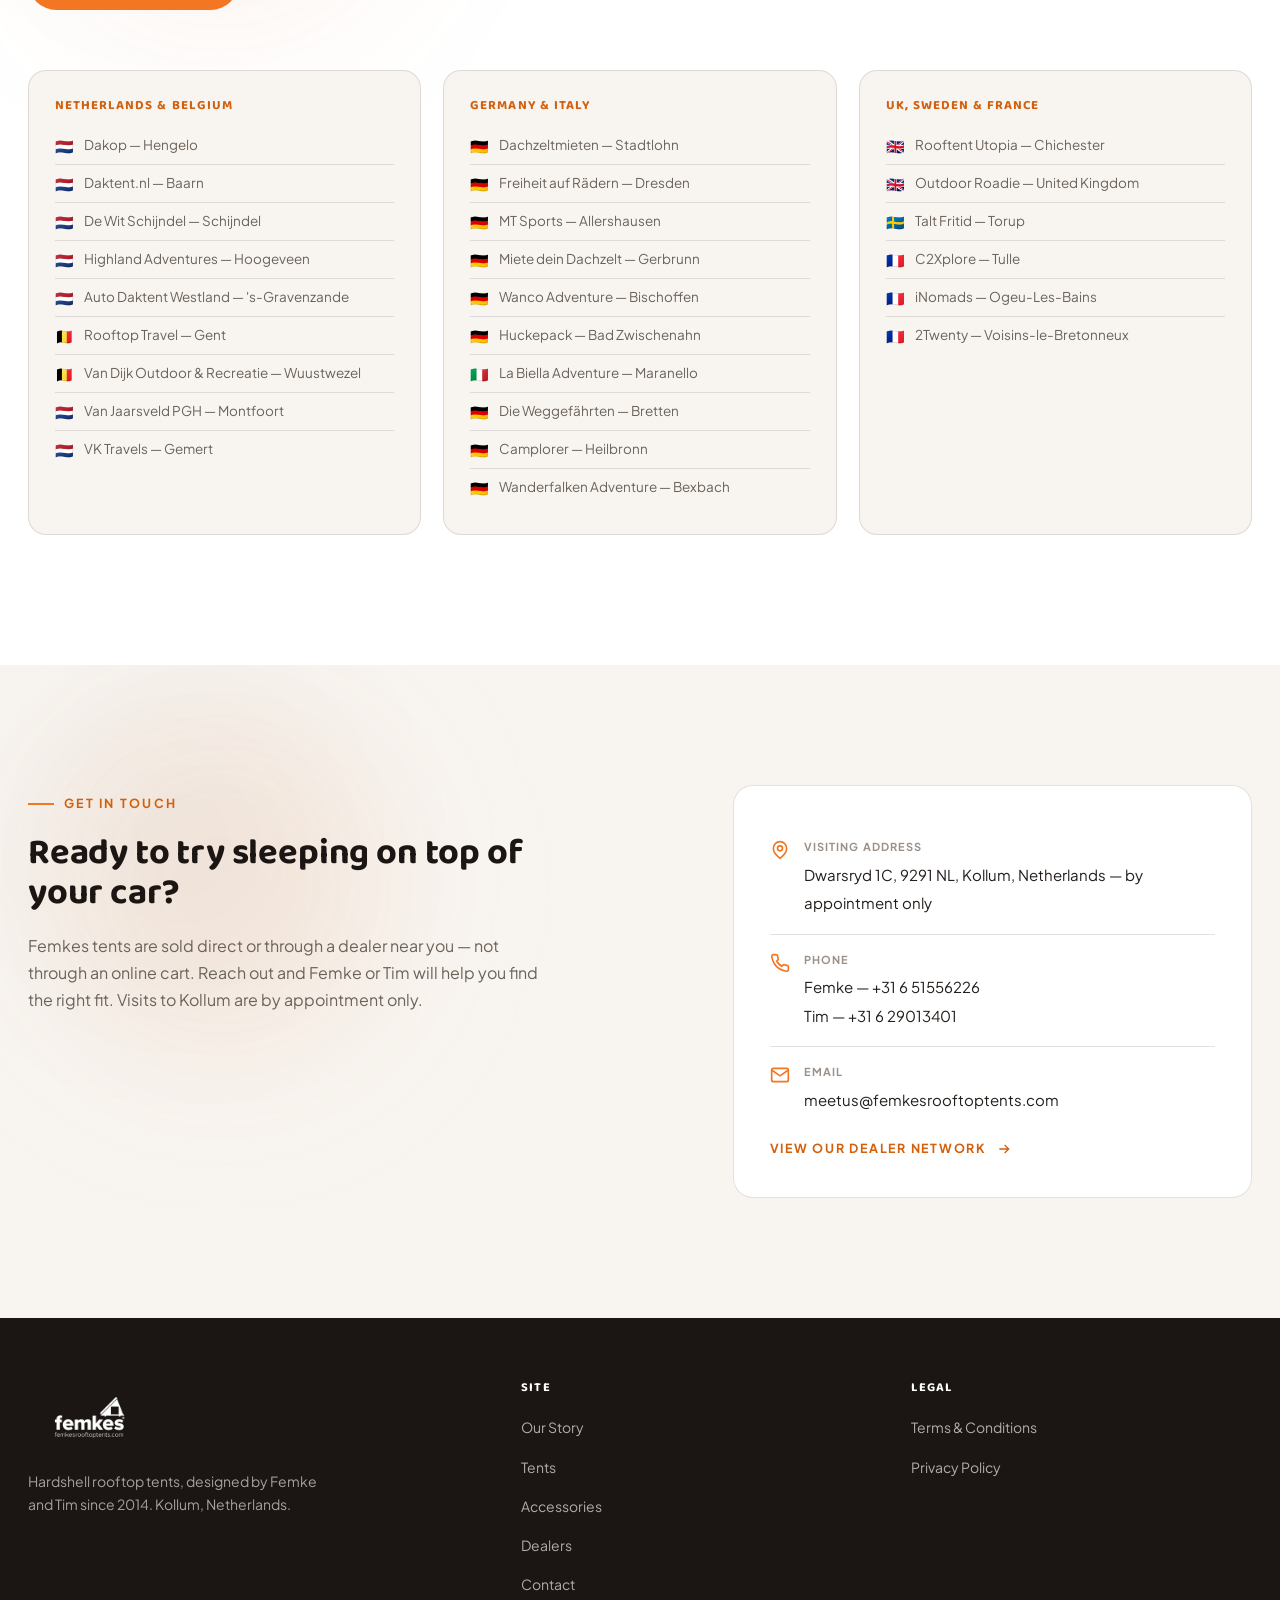
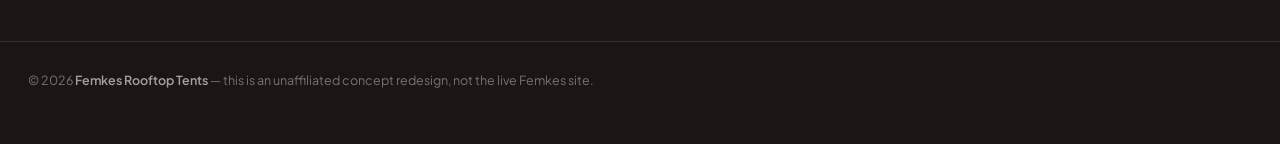
==== commit 443d85b4: "Add dealer flags and enlarge the header logo further - Header logo 84px -> 112px (nav grown to match" ====
--- a/femkes/index.html
+++ b/femkes/index.html
@@ -231,41 +231,41 @@
       <div class="region-card reveal" style="--d:0">
         <h4>Netherlands &amp; Belgium</h4>
         <ul>
-          <li>Dakop — Hengelo</li>
-          <li>Daktent.nl — Baarn</li>
-          <li>De Wit Schijndel — Schijndel</li>
-          <li>Highland Adventures — Hoogeveen</li>
-          <li>Auto Daktent Westland — 's-Gravenzande</li>
-          <li>Rooftop Travel — Gent</li>
-          <li>Van Dijk Outdoor &amp; Recreatie — Wuustwezel</li>
-          <li>Van Jaarsveld PGH — Montfoort</li>
-          <li>VK Travels — Gemert</li>
+          <li><span class="flag" title="Netherlands">🇳🇱</span>Dakop — Hengelo</li>
+          <li><span class="flag" title="Netherlands">🇳🇱</span>Daktent.nl — Baarn</li>
+          <li><span class="flag" title="Netherlands">🇳🇱</span>De Wit Schijndel — Schijndel</li>
+          <li><span class="flag" title="Netherlands">🇳🇱</span>Highland Adventures — Hoogeveen</li>
+          <li><span class="flag" title="Netherlands">🇳🇱</span>Auto Daktent Westland — 's-Gravenzande</li>
+          <li><span class="flag" title="Belgium">🇧🇪</span>Rooftop Travel — Gent</li>
+          <li><span class="flag" title="Belgium">🇧🇪</span>Van Dijk Outdoor &amp; Recreatie — Wuustwezel</li>
+          <li><span class="flag" title="Netherlands">🇳🇱</span>Van Jaarsveld PGH — Montfoort</li>
+          <li><span class="flag" title="Netherlands">🇳🇱</span>VK Travels — Gemert</li>
         </ul>
       </div>
       <div class="region-card reveal" style="--d:1">
         <h4>Germany &amp; Italy</h4>
         <ul>
-          <li>Dachzeltmieten — Stadtlohn</li>
-          <li>Freiheit auf Rädern — Dresden</li>
-          <li>MT Sports — Allershausen</li>
-          <li>Miete dein Dachzelt — Gerbrunn</li>
-          <li>Wanco Adventure — Bischoffen</li>
-          <li>Huckepack — Bad Zwischenahn</li>
-          <li>La Biella Adventure — Maranello, IT</li>
-          <li>Die Weggefährten — Bretten</li>
-          <li>Camplorer — Heilbronn</li>
-          <li>Wanderfalken Adventure — Bexbach</li>
+          <li><span class="flag" title="Germany">🇩🇪</span>Dachzeltmieten — Stadtlohn</li>
+          <li><span class="flag" title="Germany">🇩🇪</span>Freiheit auf Rädern — Dresden</li>
+          <li><span class="flag" title="Germany">🇩🇪</span>MT Sports — Allershausen</li>
+          <li><span class="flag" title="Germany">🇩🇪</span>Miete dein Dachzelt — Gerbrunn</li>
+          <li><span class="flag" title="Germany">🇩🇪</span>Wanco Adventure — Bischoffen</li>
+          <li><span class="flag" title="Germany">🇩🇪</span>Huckepack — Bad Zwischenahn</li>
+          <li><span class="flag" title="Italy">🇮🇹</span>La Biella Adventure — Maranello</li>
+          <li><span class="flag" title="Germany">🇩🇪</span>Die Weggefährten — Bretten</li>
+          <li><span class="flag" title="Germany">🇩🇪</span>Camplorer — Heilbronn</li>
+          <li><span class="flag" title="Germany">🇩🇪</span>Wanderfalken Adventure — Bexbach</li>
         </ul>
       </div>
       <div class="region-card reveal" style="--d:2">
         <h4>UK, Sweden &amp; France</h4>
         <ul>
-          <li>Rooftent Utopia — Chichester, UK</li>
-          <li>Outdoor Roadie — United Kingdom</li>
-          <li>Talt Fritid — Torup, SE</li>
-          <li>C2Xplore — Tulle, FR</li>
-          <li>iNomads — Ogeu-Les-Bains, FR</li>
-          <li>2Twenty — Voisins-le-Bretonneux, FR</li>
+          <li><span class="flag" title="United Kingdom">🇬🇧</span>Rooftent Utopia — Chichester</li>
+          <li><span class="flag" title="United Kingdom">🇬🇧</span>Outdoor Roadie — United Kingdom</li>
+          <li><span class="flag" title="Sweden">🇸🇪</span>Talt Fritid — Torup</li>
+          <li><span class="flag" title="France">🇫🇷</span>C2Xplore — Tulle</li>
+          <li><span class="flag" title="France">🇫🇷</span>iNomads — Ogeu-Les-Bains</li>
+          <li><span class="flag" title="France">🇫🇷</span>2Twenty — Voisins-le-Bretonneux</li>
         </ul>
       </div>
     </div>
--- a/femkes/css/style.css
+++ b/femkes/css/style.css
@@ -18,7 +18,7 @@
   --text-faint:#9c9188;
   --ease: cubic-bezier(.16,1,.3,1);
   --container: 1280px;
-  --nav-h: 88px;
+  --nav-h: 146px;
 }
 
 *,*::before,*::after{ box-sizing:border-box; }
@@ -172,14 +172,14 @@
   border-bottom:1px solid var(--border);
   transition:box-shadow .4s var(--ease), height .3s var(--ease), background .3s, border-color .3s;
 }
-.nav.scrolled{ box-shadow:0 8px 30px -14px rgba(27,22,19,.16); height:72px; }
+.nav.scrolled{ box-shadow:0 8px 30px -14px rgba(27,22,19,.16); height:118px; }
 .nav-inner{ display:flex; align-items:center; justify-content:space-between; width:100%; gap:24px; }
 
 .logo{ display:flex; align-items:center; gap:9px; flex-shrink:0; }
-.logo-img{ height:44px; width:auto; max-width:200px; object-fit:contain; }
+.logo-img{ height:112px; width:auto; max-width:400px; object-fit:contain; }
 .logo-word{ font-family:'Baloo 2',sans-serif; font-weight:700; letter-spacing:.01em; font-size:26px; color:var(--ink); text-transform:lowercase; }
 .logo-word .accent{ color:var(--orange); }
-.footer .logo-img{ height:38px; }
+.footer .logo-img{ height:72px; }
 .footer .logo-word{ color:#fff; }
 .footer .logo-word .accent{ color:var(--orange-mid); }
 
@@ -317,8 +317,9 @@
 .region-card{ background:var(--bg-soft); border:1px solid var(--border); border-radius:18px; padding:28px 26px; transition:transform .4s var(--ease), box-shadow .4s var(--ease); }
 .region-card:hover{ transform:translateY(-6px); box-shadow:0 24px 50px -22px rgba(27,22,19,.2); }
 .region-card h4{ font-size:13px; font-weight:700; letter-spacing:.08em; text-transform:uppercase; color:var(--orange-dark); margin-bottom:14px; }
-.region-card li{ font-size:13.5px; color:var(--text-dim); padding:7px 0; border-top:1px solid var(--border); }
+.region-card li{ display:flex; align-items:center; gap:10px; font-size:13.5px; color:var(--text-dim); padding:7px 0; border-top:1px solid var(--border); }
 .region-card li:first-child{ border-top:none; }
+.region-card .flag{ flex-shrink:0; font-size:15px; line-height:1; }
 
 /* ============ contact ============ */
 .contact{ position:relative; overflow:hidden; padding:120px 0; background:var(--bg-soft); }
@@ -368,13 +369,15 @@
 }
 
 @media (max-width:760px){
-  :root{ --nav-h:72px; }
+  :root{ --nav-h:88px; }
+  .logo-img{ height:68px; }
+  .nav.scrolled{ height:72px; }
   .reveal-left{ transform:translateX(-24px); }
   .reveal-right{ transform:translateX(24px); }
   .nav-links, .nav-cta .btn-fill{ display:none; }
   .burger{ display:flex; }
   .nav.menu-open .nav-links{
-    display:flex; position:fixed; inset:72px 0 0 0; height:calc(100vh - 72px);
+    display:flex; position:fixed; inset:88px 0 0 0; height:calc(100vh - 88px);
     background:#fff; flex-direction:column; justify-content:center; align-items:center; gap:8px; margin:0;
   }
   .nav.menu-open .nav-links a{ font-size:18px; padding:14px 0; }
